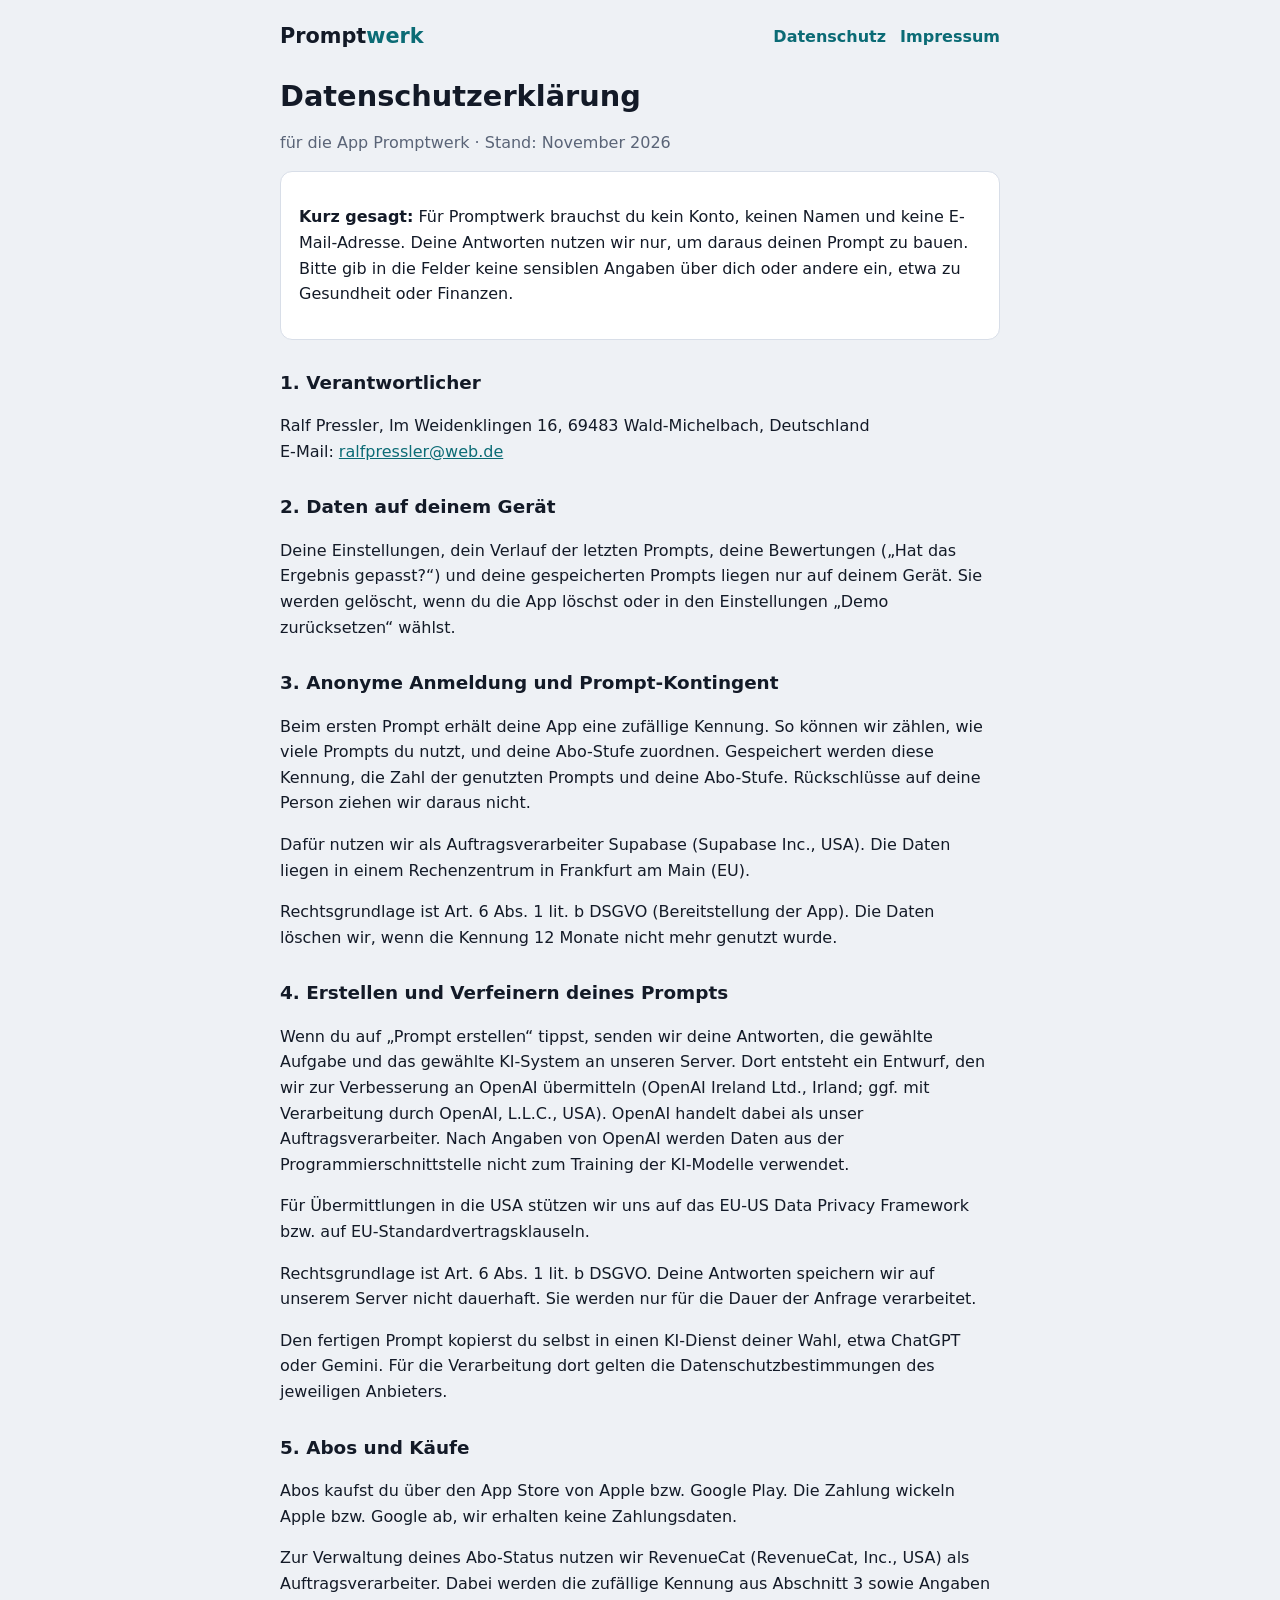
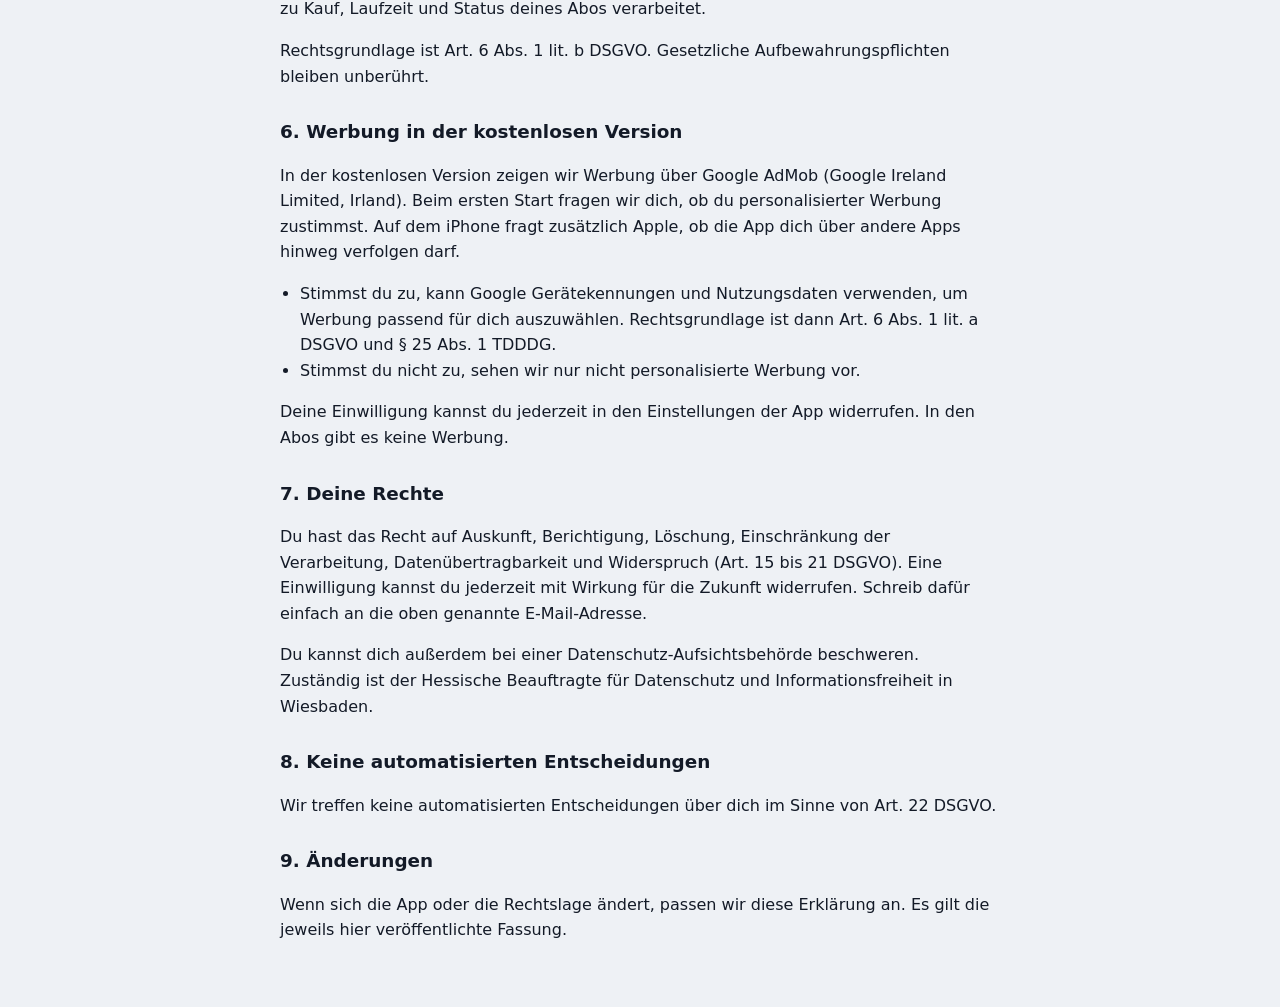
==== datenschutz.html @ bfaf6f0e "Webseite: Hilfe, Datenschutz, Impressum Co-Authored-By: Claude Opus 5.5 <noreply@anthropic.com> Clau" ====
<!doctype html>
<html lang="de"><head><meta charset="utf-8"><meta name="viewport" content="width=device-width,initial-scale=1,viewport-fit=cover">
<title>Datenschutz – Promptwerk</title><link rel="stylesheet" href="style.css"></head>
<body>
<header><a class="logo" href="index.html">Prompt<span>werk</span></a><nav><a href="datenschutz.html">Datenschutz</a><a href="impressum.html">Impressum</a></nav></header>
<main>
<!-- Entwurf, wird aus dem App-Repository (Ordner website/) gepflegt. -->
<h1>Datenschutzerklärung</h1>
<p class="muted">für die App Promptwerk · Stand: November 2026</p>

<div class="card">
<p><strong>Kurz gesagt:</strong> Für Promptwerk brauchst du kein Konto, keinen Namen und keine E-Mail-Adresse. Deine Antworten nutzen wir nur, um daraus deinen Prompt zu bauen. Bitte gib in die Felder keine sensiblen Angaben über dich oder andere ein, etwa zu Gesundheit oder Finanzen.</p>
</div>

<h2>1. Verantwortlicher</h2>
<p>Ralf Pressler, Im Weidenklingen 16, 69483 Wald-Michelbach, Deutschland<br>E-Mail: <a href="mailto:ralfpressler@web.de">ralfpressler@web.de</a></p>

<h2>2. Daten auf deinem Gerät</h2>
<p>Deine Einstellungen, dein Verlauf der letzten Prompts, deine Bewertungen („Hat das Ergebnis gepasst?“) und deine gespeicherten Prompts liegen nur auf deinem Gerät. Sie werden gelöscht, wenn du die App löschst oder in den Einstellungen „Demo zurücksetzen“ wählst.</p>

<h2>3. Anonyme Anmeldung und Prompt-Kontingent</h2>
<p>Beim ersten Prompt erhält deine App eine zufällige Kennung. So können wir zählen, wie viele Prompts du nutzt, und deine Abo-Stufe zuordnen. Gespeichert werden diese Kennung, die Zahl der genutzten Prompts und deine Abo-Stufe. Rückschlüsse auf deine Person ziehen wir daraus nicht.</p>
<p>Dafür nutzen wir als Auftragsverarbeiter Supabase (Supabase Inc., USA). Die Daten liegen in einem Rechenzentrum in Frankfurt am Main (EU).</p>
<p>Rechtsgrundlage ist Art. 6 Abs. 1 lit. b DSGVO (Bereitstellung der App). Die Daten löschen wir, wenn die Kennung 12 Monate nicht mehr genutzt wurde.</p>

<h2>4. Erstellen und Verfeinern deines Prompts</h2>
<p>Wenn du auf „Prompt erstellen“ tippst, senden wir deine Antworten, die gewählte Aufgabe und das gewählte KI-System an unseren Server. Dort entsteht ein Entwurf, den wir zur Verbesserung an OpenAI übermitteln (OpenAI Ireland Ltd., Irland; ggf. mit Verarbeitung durch OpenAI, L.L.C., USA). OpenAI handelt dabei als unser Auftragsverarbeiter. Nach Angaben von OpenAI werden Daten aus der Programmierschnittstelle nicht zum Training der KI-Modelle verwendet.</p>
<p>Für Übermittlungen in die USA stützen wir uns auf das EU-US Data Privacy Framework bzw. auf EU-Standardvertragsklauseln.</p>
<p>Rechtsgrundlage ist Art. 6 Abs. 1 lit. b DSGVO. Deine Antworten speichern wir auf unserem Server nicht dauerhaft. Sie werden nur für die Dauer der Anfrage verarbeitet.</p>
<p>Den fertigen Prompt kopierst du selbst in einen KI-Dienst deiner Wahl, etwa ChatGPT oder Gemini. Für die Verarbeitung dort gelten die Datenschutzbestimmungen des jeweiligen Anbieters.</p>

<h2>5. Abos und Käufe</h2>
<p>Abos kaufst du über den App Store von Apple bzw. Google Play. Die Zahlung wickeln Apple bzw. Google ab, wir erhalten keine Zahlungsdaten.</p>
<p>Zur Verwaltung deines Abo-Status nutzen wir RevenueCat (RevenueCat, Inc., USA) als Auftragsverarbeiter. Dabei werden die zufällige Kennung aus Abschnitt 3 sowie Angaben zu Kauf, Laufzeit und Status deines Abos verarbeitet.</p>
<p>Rechtsgrundlage ist Art. 6 Abs. 1 lit. b DSGVO. Gesetzliche Aufbewahrungspflichten bleiben unberührt.</p>

<h2>6. Werbung in der kostenlosen Version</h2>
<p>In der kostenlosen Version zeigen wir Werbung über Google AdMob (Google Ireland Limited, Irland). Beim ersten Start fragen wir dich, ob du personalisierter Werbung zustimmst. Auf dem iPhone fragt zusätzlich Apple, ob die App dich über andere Apps hinweg verfolgen darf.</p>
<ul>
<li>Stimmst du zu, kann Google Gerätekennungen und Nutzungsdaten verwenden, um Werbung passend für dich auszuwählen. Rechtsgrundlage ist dann Art. 6 Abs. 1 lit. a DSGVO und § 25 Abs. 1 TDDDG.</li>
<li>Stimmst du nicht zu, sehen wir nur nicht personalisierte Werbung vor.</li>
</ul>
<p>Deine Einwilligung kannst du jederzeit in den Einstellungen der App widerrufen. In den Abos gibt es keine Werbung.</p>

<h2>7. Deine Rechte</h2>
<p>Du hast das Recht auf Auskunft, Berichtigung, Löschung, Einschränkung der Verarbeitung, Datenübertragbarkeit und Widerspruch (Art. 15 bis 21 DSGVO). Eine Einwilligung kannst du jederzeit mit Wirkung für die Zukunft widerrufen. Schreib dafür einfach an die oben genannte E-Mail-Adresse.</p>
<p>Du kannst dich außerdem bei einer Datenschutz-Aufsichtsbehörde beschweren. Zuständig ist der Hessische Beauftragte für Datenschutz und Informationsfreiheit in Wiesbaden.</p>

<h2>8. Keine automatisierten Entscheidungen</h2>
<p>Wir treffen keine automatisierten Entscheidungen über dich im Sinne von Art. 22 DSGVO.</p>

<h2>9. Änderungen</h2>
<p>Wenn sich die App oder die Rechtslage ändert, passen wir diese Erklärung an. Es gilt die jeweils hier veröffentlichte Fassung.</p>
</main>
</body></html>
---- style.css ----
:root{--bg:#EEF1F5;--surface:#FFFFFF;--ink:#131A27;--muted:#5A6477;--line:#D8DEE8;--accent:#0B6B75;color-scheme:light}
@media (prefers-color-scheme:dark){:root{--bg:#0D121B;--surface:#151C28;--ink:#E6EBF3;--muted:#98A3B7;--line:#263043;--accent:#4DBCC5;color-scheme:dark}}
*{box-sizing:border-box}
body{margin:0;background:var(--bg);color:var(--ink);font:16px/1.6 -apple-system,"Segoe UI",system-ui,sans-serif;padding:0 max(16px,env(safe-area-inset-left)) 48px max(16px,env(safe-area-inset-right))}
main{max-width:720px;margin:0 auto}
header{max-width:720px;margin:0 auto;padding:20px 0 8px;display:flex;justify-content:space-between;align-items:center;gap:12px;flex-wrap:wrap}
.logo{font-weight:800;font-size:1.3rem;color:var(--ink);text-decoration:none}.logo span{color:var(--accent)}
nav a{color:var(--accent);margin-left:14px;text-decoration:none;font-weight:600}
h1{font-size:1.8rem;line-height:1.2;margin:18px 0 4px}
h2{font-size:1.15rem;margin:28px 0 6px}
.muted{color:var(--muted)}
.card{background:var(--surface);border:1px solid var(--line);border-radius:12px;padding:16px 18px;margin:14px 0}
a{color:var(--accent)}
ul{padding-left:20px}
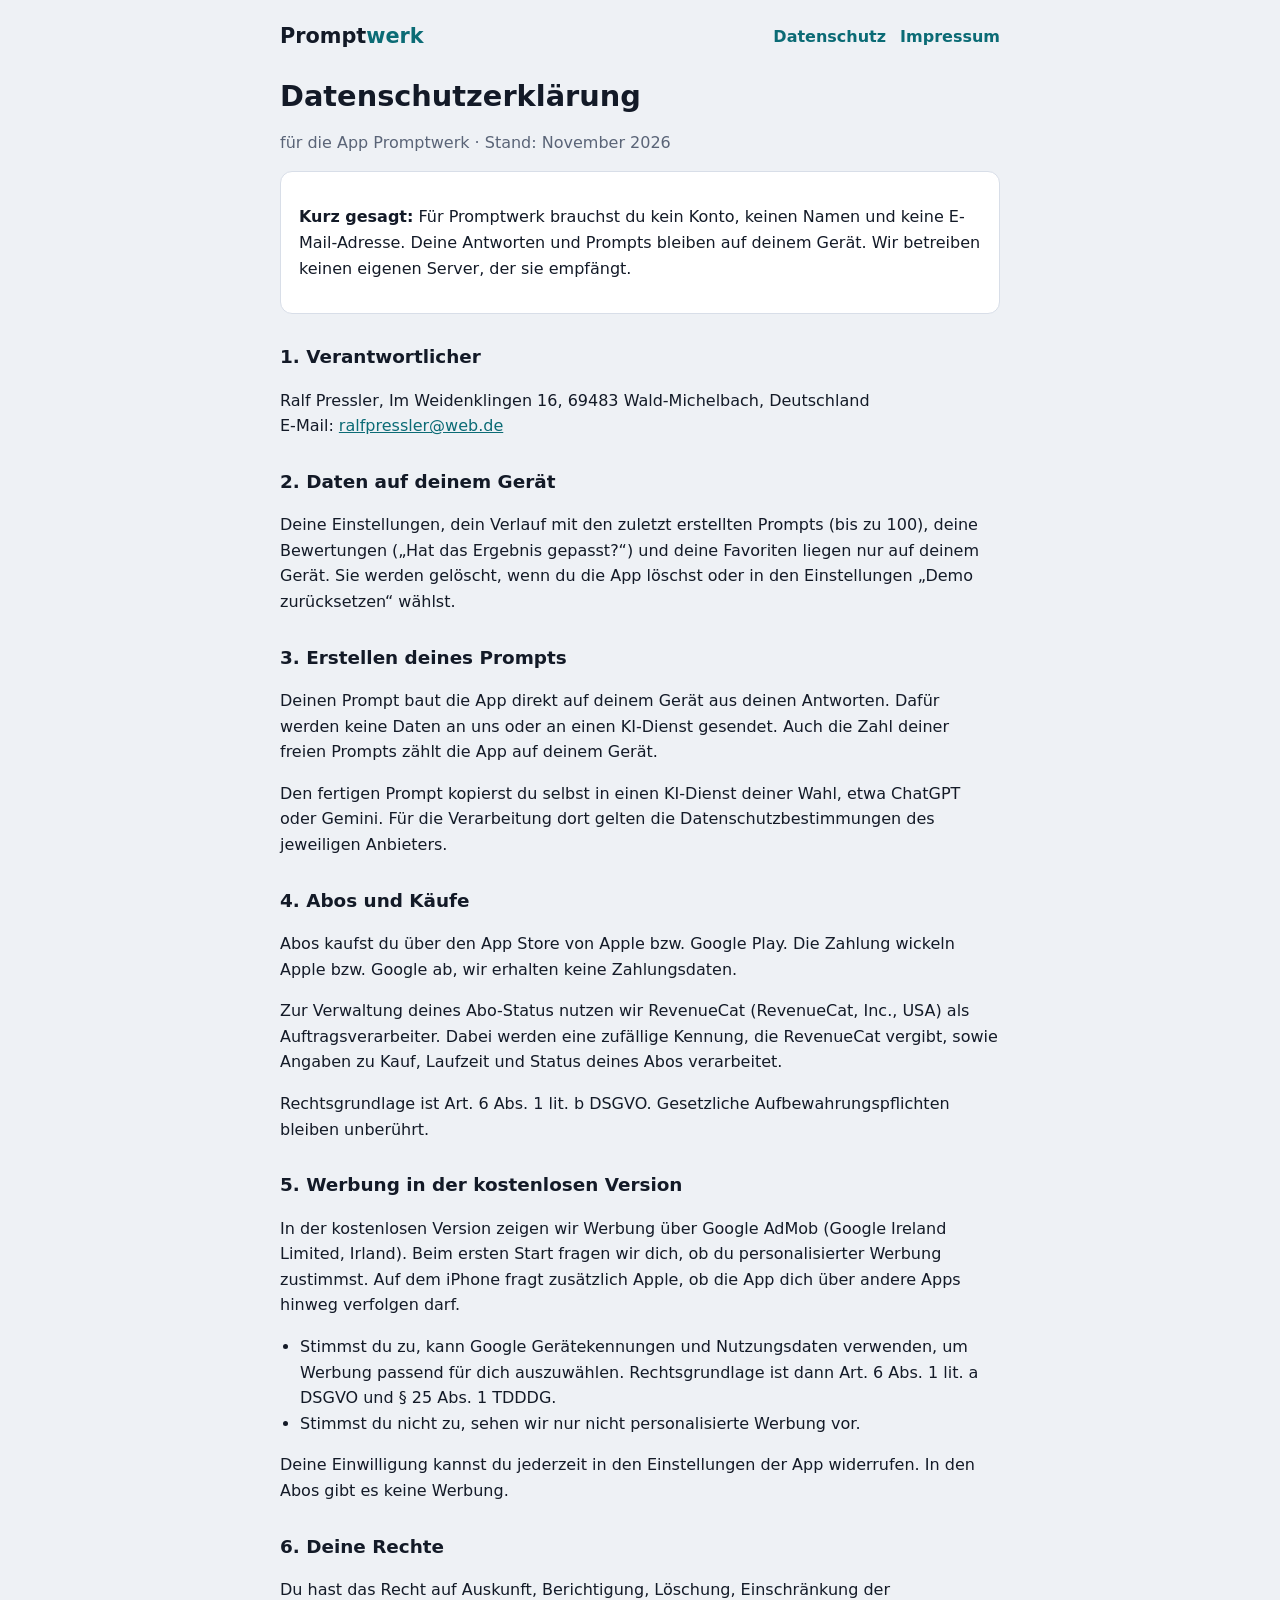
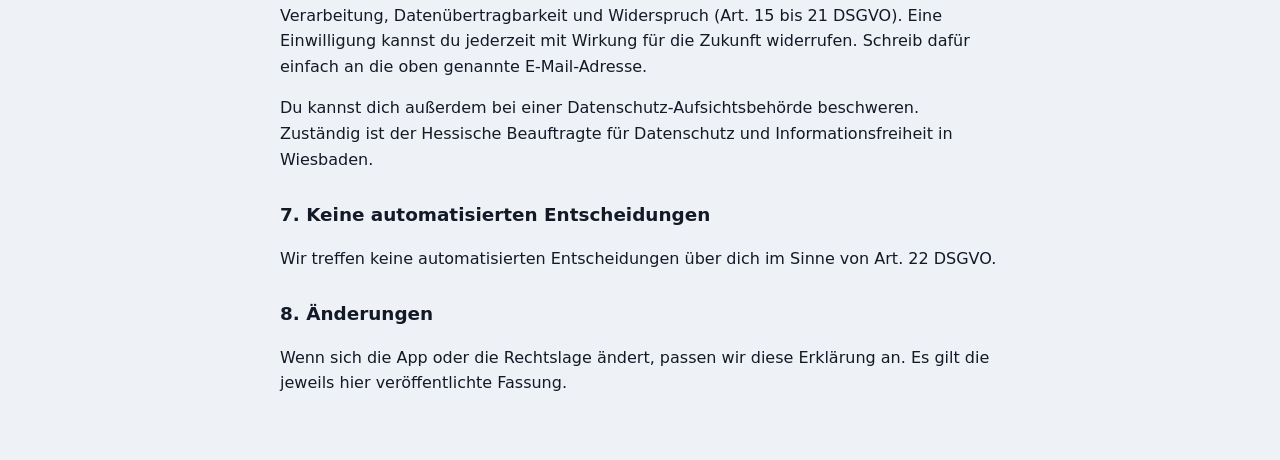
==== commit 12490065: "Datenschutz: ohne Server und ohne KI-Dienst Co-Authored-By: Claude Opus 5.5 <noreply@anthropic.com> " ====
--- a/datenschutz.html
+++ b/datenschutz.html
@@ -9,32 +9,25 @@
 <p class="muted">für die App Promptwerk · Stand: November 2026</p>
 
 <div class="card">
-<p><strong>Kurz gesagt:</strong> Für Promptwerk brauchst du kein Konto, keinen Namen und keine E-Mail-Adresse. Deine Antworten nutzen wir nur, um daraus deinen Prompt zu bauen. Bitte gib in die Felder keine sensiblen Angaben über dich oder andere ein, etwa zu Gesundheit oder Finanzen.</p>
+<p><strong>Kurz gesagt:</strong> Für Promptwerk brauchst du kein Konto, keinen Namen und keine E-Mail-Adresse. Deine Antworten und Prompts bleiben auf deinem Gerät. Wir betreiben keinen eigenen Server, der sie empfängt.</p>
 </div>
 
 <h2>1. Verantwortlicher</h2>
 <p>Ralf Pressler, Im Weidenklingen 16, 69483 Wald-Michelbach, Deutschland<br>E-Mail: <a href="mailto:ralfpressler@web.de">ralfpressler@web.de</a></p>
 
 <h2>2. Daten auf deinem Gerät</h2>
-<p>Deine Einstellungen, dein Verlauf der letzten Prompts, deine Bewertungen („Hat das Ergebnis gepasst?“) und deine gespeicherten Prompts liegen nur auf deinem Gerät. Sie werden gelöscht, wenn du die App löschst oder in den Einstellungen „Demo zurücksetzen“ wählst.</p>
+<p>Deine Einstellungen, dein Verlauf mit den zuletzt erstellten Prompts (bis zu 100), deine Bewertungen („Hat das Ergebnis gepasst?“) und deine Favoriten liegen nur auf deinem Gerät. Sie werden gelöscht, wenn du die App löschst oder in den Einstellungen „Demo zurücksetzen“ wählst.</p>
 
-<h2>3. Anonyme Anmeldung und Prompt-Kontingent</h2>
-<p>Beim ersten Prompt erhält deine App eine zufällige Kennung. So können wir zählen, wie viele Prompts du nutzt, und deine Abo-Stufe zuordnen. Gespeichert werden diese Kennung, die Zahl der genutzten Prompts und deine Abo-Stufe. Rückschlüsse auf deine Person ziehen wir daraus nicht.</p>
-<p>Dafür nutzen wir als Auftragsverarbeiter Supabase (Supabase Inc., USA). Die Daten liegen in einem Rechenzentrum in Frankfurt am Main (EU).</p>
-<p>Rechtsgrundlage ist Art. 6 Abs. 1 lit. b DSGVO (Bereitstellung der App). Die Daten löschen wir, wenn die Kennung 12 Monate nicht mehr genutzt wurde.</p>
-
-<h2>4. Erstellen und Verfeinern deines Prompts</h2>
-<p>Wenn du auf „Prompt erstellen“ tippst, senden wir deine Antworten, die gewählte Aufgabe und das gewählte KI-System an unseren Server. Dort entsteht ein Entwurf, den wir zur Verbesserung an OpenAI übermitteln (OpenAI Ireland Ltd., Irland; ggf. mit Verarbeitung durch OpenAI, L.L.C., USA). OpenAI handelt dabei als unser Auftragsverarbeiter. Nach Angaben von OpenAI werden Daten aus der Programmierschnittstelle nicht zum Training der KI-Modelle verwendet.</p>
-<p>Für Übermittlungen in die USA stützen wir uns auf das EU-US Data Privacy Framework bzw. auf EU-Standardvertragsklauseln.</p>
-<p>Rechtsgrundlage ist Art. 6 Abs. 1 lit. b DSGVO. Deine Antworten speichern wir auf unserem Server nicht dauerhaft. Sie werden nur für die Dauer der Anfrage verarbeitet.</p>
+<h2>3. Erstellen deines Prompts</h2>
+<p>Deinen Prompt baut die App direkt auf deinem Gerät aus deinen Antworten. Dafür werden keine Daten an uns oder an einen KI-Dienst gesendet. Auch die Zahl deiner freien Prompts zählt die App auf deinem Gerät.</p>
 <p>Den fertigen Prompt kopierst du selbst in einen KI-Dienst deiner Wahl, etwa ChatGPT oder Gemini. Für die Verarbeitung dort gelten die Datenschutzbestimmungen des jeweiligen Anbieters.</p>
 
-<h2>5. Abos und Käufe</h2>
+<h2>4. Abos und Käufe</h2>
 <p>Abos kaufst du über den App Store von Apple bzw. Google Play. Die Zahlung wickeln Apple bzw. Google ab, wir erhalten keine Zahlungsdaten.</p>
-<p>Zur Verwaltung deines Abo-Status nutzen wir RevenueCat (RevenueCat, Inc., USA) als Auftragsverarbeiter. Dabei werden die zufällige Kennung aus Abschnitt 3 sowie Angaben zu Kauf, Laufzeit und Status deines Abos verarbeitet.</p>
+<p>Zur Verwaltung deines Abo-Status nutzen wir RevenueCat (RevenueCat, Inc., USA) als Auftragsverarbeiter. Dabei werden eine zufällige Kennung, die RevenueCat vergibt, sowie Angaben zu Kauf, Laufzeit und Status deines Abos verarbeitet.</p>
 <p>Rechtsgrundlage ist Art. 6 Abs. 1 lit. b DSGVO. Gesetzliche Aufbewahrungspflichten bleiben unberührt.</p>
 
-<h2>6. Werbung in der kostenlosen Version</h2>
+<h2>5. Werbung in der kostenlosen Version</h2>
 <p>In der kostenlosen Version zeigen wir Werbung über Google AdMob (Google Ireland Limited, Irland). Beim ersten Start fragen wir dich, ob du personalisierter Werbung zustimmst. Auf dem iPhone fragt zusätzlich Apple, ob die App dich über andere Apps hinweg verfolgen darf.</p>
 <ul>
 <li>Stimmst du zu, kann Google Gerätekennungen und Nutzungsdaten verwenden, um Werbung passend für dich auszuwählen. Rechtsgrundlage ist dann Art. 6 Abs. 1 lit. a DSGVO und § 25 Abs. 1 TDDDG.</li>
@@ -42,14 +35,14 @@
 </ul>
 <p>Deine Einwilligung kannst du jederzeit in den Einstellungen der App widerrufen. In den Abos gibt es keine Werbung.</p>
 
-<h2>7. Deine Rechte</h2>
+<h2>6. Deine Rechte</h2>
 <p>Du hast das Recht auf Auskunft, Berichtigung, Löschung, Einschränkung der Verarbeitung, Datenübertragbarkeit und Widerspruch (Art. 15 bis 21 DSGVO). Eine Einwilligung kannst du jederzeit mit Wirkung für die Zukunft widerrufen. Schreib dafür einfach an die oben genannte E-Mail-Adresse.</p>
 <p>Du kannst dich außerdem bei einer Datenschutz-Aufsichtsbehörde beschweren. Zuständig ist der Hessische Beauftragte für Datenschutz und Informationsfreiheit in Wiesbaden.</p>
 
-<h2>8. Keine automatisierten Entscheidungen</h2>
+<h2>7. Keine automatisierten Entscheidungen</h2>
 <p>Wir treffen keine automatisierten Entscheidungen über dich im Sinne von Art. 22 DSGVO.</p>
 
-<h2>9. Änderungen</h2>
+<h2>8. Änderungen</h2>
 <p>Wenn sich die App oder die Rechtslage ändert, passen wir diese Erklärung an. Es gilt die jeweils hier veröffentlichte Fassung.</p>
 </main>
 </body></html>
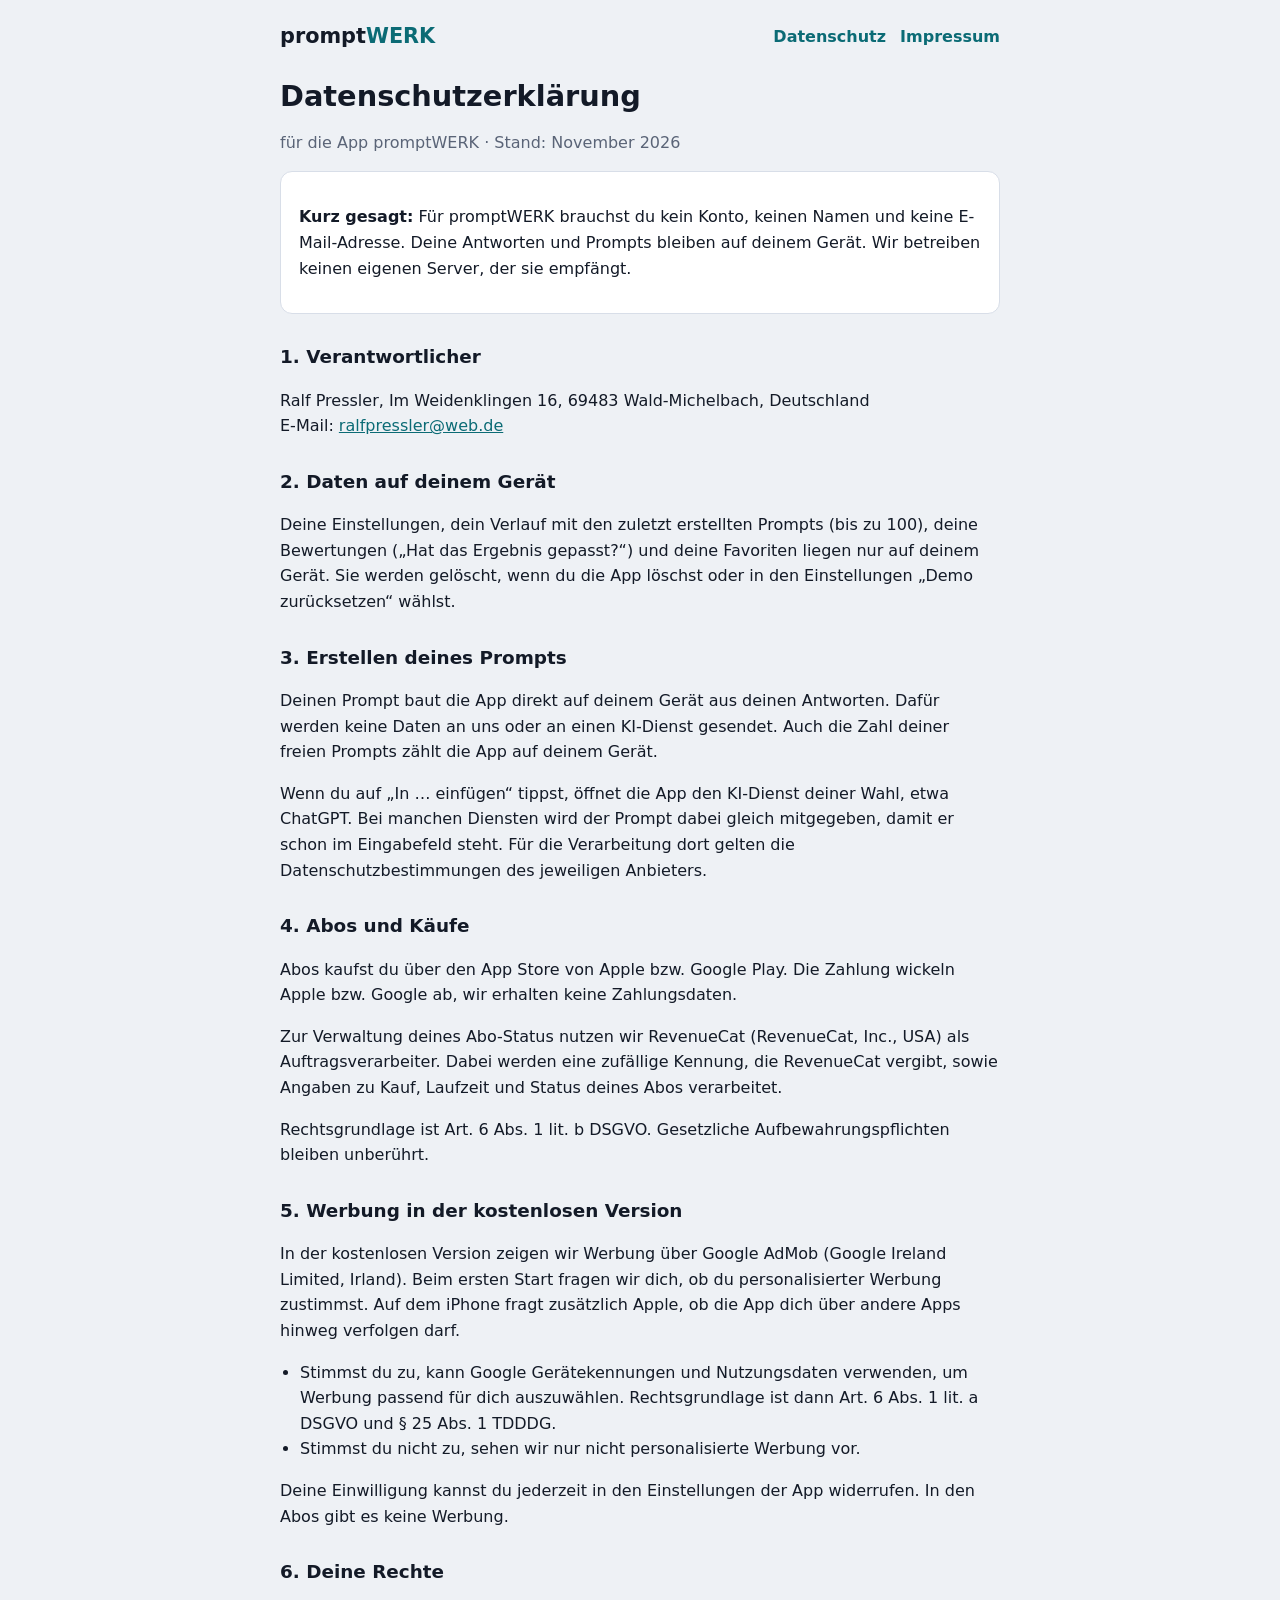
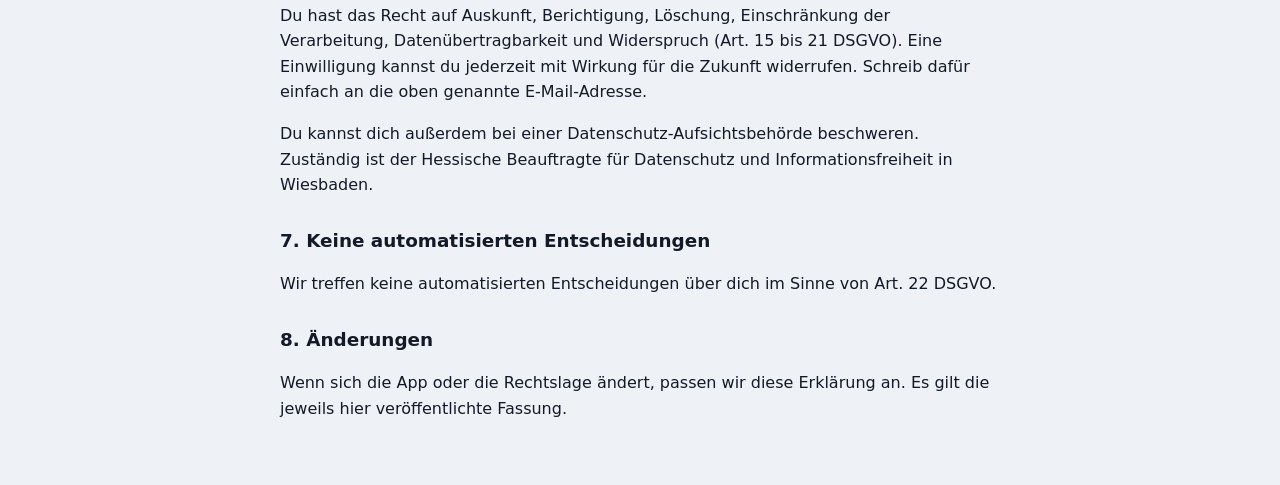
==== commit 64c6a3fd: "Schreibweise promptWERK, Datenschutz: Prompt wird beim Öffnen der KI mitgegeben Co-Authored-By: Clau" ====
--- a/datenschutz.html
+++ b/datenschutz.html
@@ -1,15 +1,15 @@
 <!doctype html>
 <html lang="de"><head><meta charset="utf-8"><meta name="viewport" content="width=device-width,initial-scale=1,viewport-fit=cover">
-<title>Datenschutz – Promptwerk</title><link rel="stylesheet" href="style.css"></head>
+<title>Datenschutz – promptWERK</title><link rel="stylesheet" href="style.css"></head>
 <body>
-<header><a class="logo" href="index.html">Prompt<span>werk</span></a><nav><a href="datenschutz.html">Datenschutz</a><a href="impressum.html">Impressum</a></nav></header>
+<header><a class="logo" href="index.html">prompt<span>WERK</span></a><nav><a href="datenschutz.html">Datenschutz</a><a href="impressum.html">Impressum</a></nav></header>
 <main>
 <!-- Entwurf, wird aus dem App-Repository (Ordner website/) gepflegt. -->
 <h1>Datenschutzerklärung</h1>
-<p class="muted">für die App Promptwerk · Stand: November 2026</p>
+<p class="muted">für die App promptWERK · Stand: November 2026</p>
 
 <div class="card">
-<p><strong>Kurz gesagt:</strong> Für Promptwerk brauchst du kein Konto, keinen Namen und keine E-Mail-Adresse. Deine Antworten und Prompts bleiben auf deinem Gerät. Wir betreiben keinen eigenen Server, der sie empfängt.</p>
+<p><strong>Kurz gesagt:</strong> Für promptWERK brauchst du kein Konto, keinen Namen und keine E-Mail-Adresse. Deine Antworten und Prompts bleiben auf deinem Gerät. Wir betreiben keinen eigenen Server, der sie empfängt.</p>
 </div>
 
 <h2>1. Verantwortlicher</h2>
@@ -20,7 +20,7 @@
 
 <h2>3. Erstellen deines Prompts</h2>
 <p>Deinen Prompt baut die App direkt auf deinem Gerät aus deinen Antworten. Dafür werden keine Daten an uns oder an einen KI-Dienst gesendet. Auch die Zahl deiner freien Prompts zählt die App auf deinem Gerät.</p>
-<p>Den fertigen Prompt kopierst du selbst in einen KI-Dienst deiner Wahl, etwa ChatGPT oder Gemini. Für die Verarbeitung dort gelten die Datenschutzbestimmungen des jeweiligen Anbieters.</p>
+<p>Wenn du auf „In … einfügen“ tippst, öffnet die App den KI-Dienst deiner Wahl, etwa ChatGPT. Bei manchen Diensten wird der Prompt dabei gleich mitgegeben, damit er schon im Eingabefeld steht. Für die Verarbeitung dort gelten die Datenschutzbestimmungen des jeweiligen Anbieters.</p>
 
 <h2>4. Abos und Käufe</h2>
 <p>Abos kaufst du über den App Store von Apple bzw. Google Play. Die Zahlung wickeln Apple bzw. Google ab, wir erhalten keine Zahlungsdaten.</p>
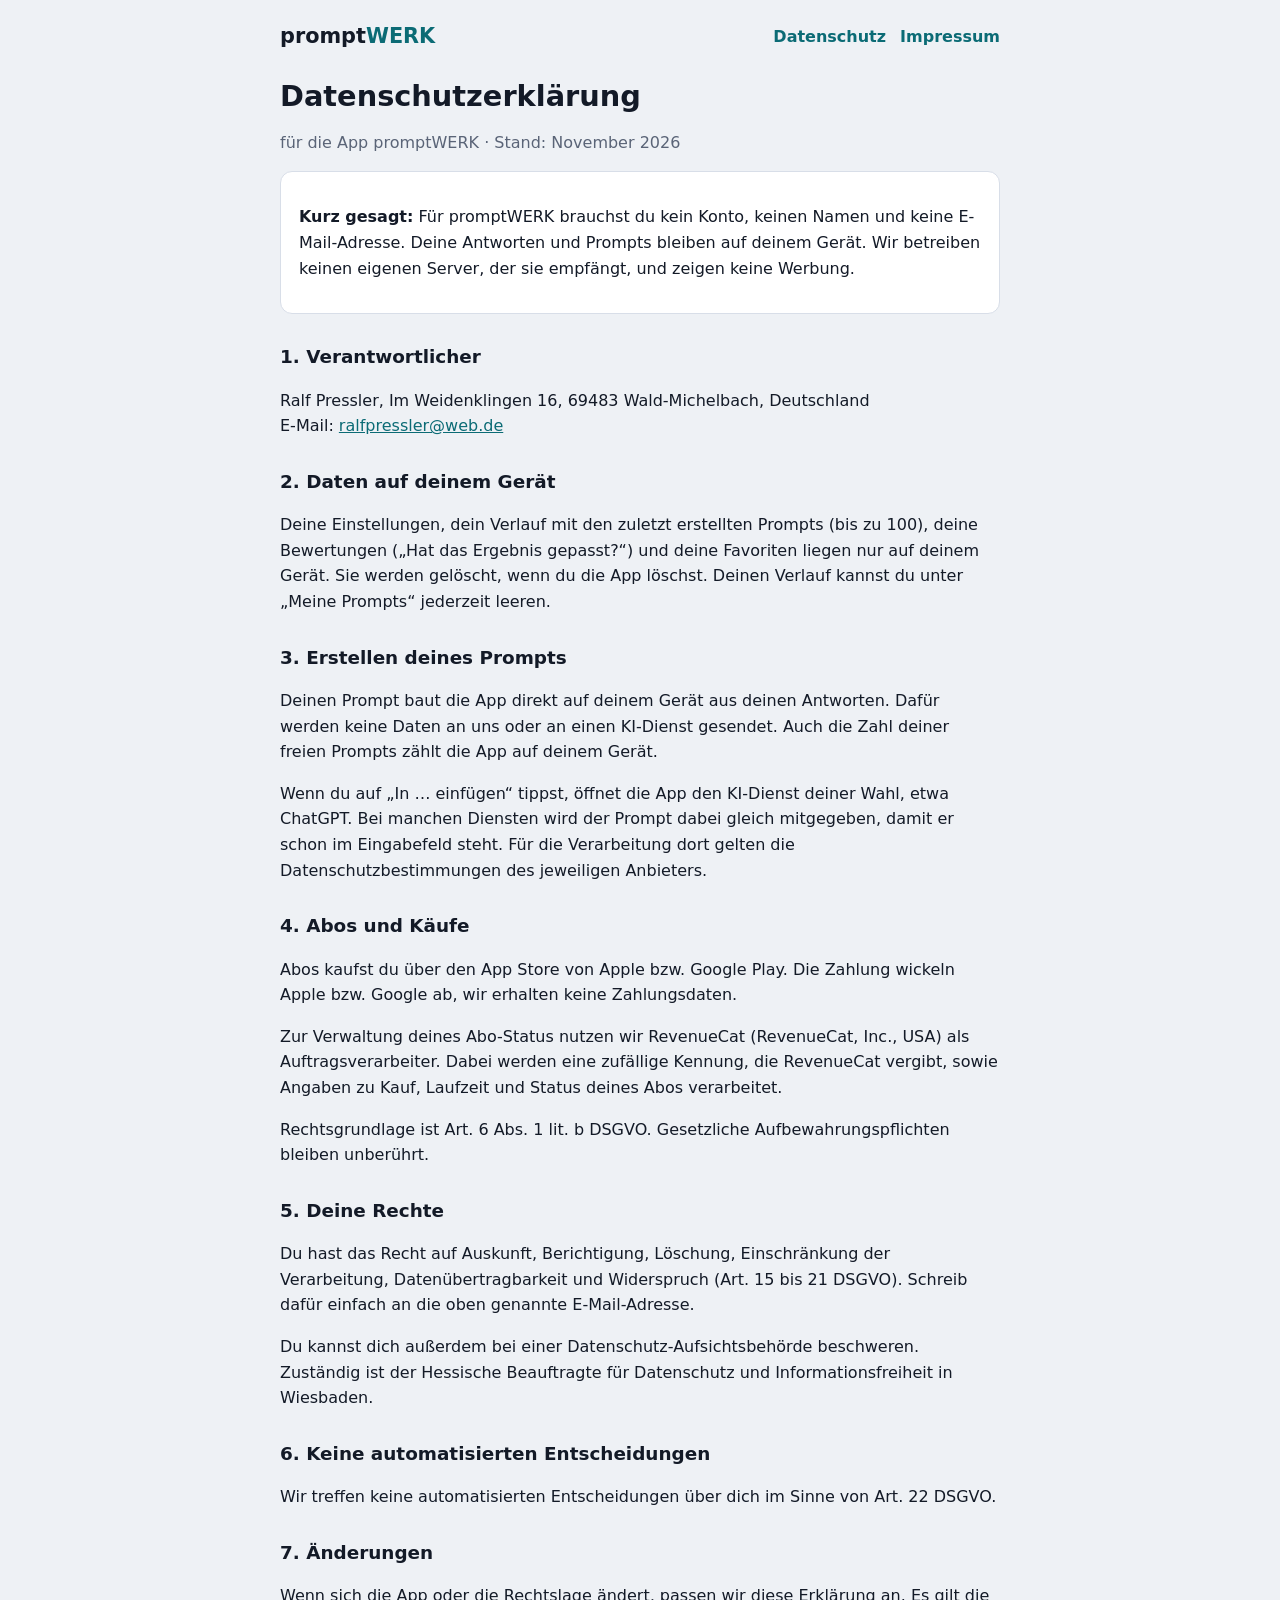
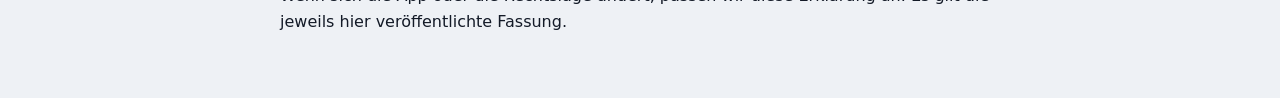
==== commit 5194efe5: "Datenschutz: ohne Werbung zum Start Co-Authored-By: Claude Opus 5.5 <noreply@anthropic.com> Claude-S" ====
--- a/datenschutz.html
+++ b/datenschutz.html
@@ -9,14 +9,14 @@
 <p class="muted">für die App promptWERK · Stand: November 2026</p>
 
 <div class="card">
-<p><strong>Kurz gesagt:</strong> Für promptWERK brauchst du kein Konto, keinen Namen und keine E-Mail-Adresse. Deine Antworten und Prompts bleiben auf deinem Gerät. Wir betreiben keinen eigenen Server, der sie empfängt.</p>
+<p><strong>Kurz gesagt:</strong> Für promptWERK brauchst du kein Konto, keinen Namen und keine E-Mail-Adresse. Deine Antworten und Prompts bleiben auf deinem Gerät. Wir betreiben keinen eigenen Server, der sie empfängt, und zeigen keine Werbung.</p>
 </div>
 
 <h2>1. Verantwortlicher</h2>
 <p>Ralf Pressler, Im Weidenklingen 16, 69483 Wald-Michelbach, Deutschland<br>E-Mail: <a href="mailto:ralfpressler@web.de">ralfpressler@web.de</a></p>
 
 <h2>2. Daten auf deinem Gerät</h2>
-<p>Deine Einstellungen, dein Verlauf mit den zuletzt erstellten Prompts (bis zu 100), deine Bewertungen („Hat das Ergebnis gepasst?“) und deine Favoriten liegen nur auf deinem Gerät. Sie werden gelöscht, wenn du die App löschst oder in den Einstellungen „Demo zurücksetzen“ wählst.</p>
+<p>Deine Einstellungen, dein Verlauf mit den zuletzt erstellten Prompts (bis zu 100), deine Bewertungen („Hat das Ergebnis gepasst?“) und deine Favoriten liegen nur auf deinem Gerät. Sie werden gelöscht, wenn du die App löschst. Deinen Verlauf kannst du unter „Meine Prompts“ jederzeit leeren.</p>
 
 <h2>3. Erstellen deines Prompts</h2>
 <p>Deinen Prompt baut die App direkt auf deinem Gerät aus deinen Antworten. Dafür werden keine Daten an uns oder an einen KI-Dienst gesendet. Auch die Zahl deiner freien Prompts zählt die App auf deinem Gerät.</p>
@@ -27,22 +27,14 @@
 <p>Zur Verwaltung deines Abo-Status nutzen wir RevenueCat (RevenueCat, Inc., USA) als Auftragsverarbeiter. Dabei werden eine zufällige Kennung, die RevenueCat vergibt, sowie Angaben zu Kauf, Laufzeit und Status deines Abos verarbeitet.</p>
 <p>Rechtsgrundlage ist Art. 6 Abs. 1 lit. b DSGVO. Gesetzliche Aufbewahrungspflichten bleiben unberührt.</p>
 
-<h2>5. Werbung in der kostenlosen Version</h2>
-<p>In der kostenlosen Version zeigen wir Werbung über Google AdMob (Google Ireland Limited, Irland). Beim ersten Start fragen wir dich, ob du personalisierter Werbung zustimmst. Auf dem iPhone fragt zusätzlich Apple, ob die App dich über andere Apps hinweg verfolgen darf.</p>
-<ul>
-<li>Stimmst du zu, kann Google Gerätekennungen und Nutzungsdaten verwenden, um Werbung passend für dich auszuwählen. Rechtsgrundlage ist dann Art. 6 Abs. 1 lit. a DSGVO und § 25 Abs. 1 TDDDG.</li>
-<li>Stimmst du nicht zu, sehen wir nur nicht personalisierte Werbung vor.</li>
-</ul>
-<p>Deine Einwilligung kannst du jederzeit in den Einstellungen der App widerrufen. In den Abos gibt es keine Werbung.</p>
-
-<h2>6. Deine Rechte</h2>
-<p>Du hast das Recht auf Auskunft, Berichtigung, Löschung, Einschränkung der Verarbeitung, Datenübertragbarkeit und Widerspruch (Art. 15 bis 21 DSGVO). Eine Einwilligung kannst du jederzeit mit Wirkung für die Zukunft widerrufen. Schreib dafür einfach an die oben genannte E-Mail-Adresse.</p>
+<h2>5. Deine Rechte</h2>
+<p>Du hast das Recht auf Auskunft, Berichtigung, Löschung, Einschränkung der Verarbeitung, Datenübertragbarkeit und Widerspruch (Art. 15 bis 21 DSGVO). Schreib dafür einfach an die oben genannte E-Mail-Adresse.</p>
 <p>Du kannst dich außerdem bei einer Datenschutz-Aufsichtsbehörde beschweren. Zuständig ist der Hessische Beauftragte für Datenschutz und Informationsfreiheit in Wiesbaden.</p>
 
-<h2>7. Keine automatisierten Entscheidungen</h2>
+<h2>6. Keine automatisierten Entscheidungen</h2>
 <p>Wir treffen keine automatisierten Entscheidungen über dich im Sinne von Art. 22 DSGVO.</p>
 
-<h2>8. Änderungen</h2>
+<h2>7. Änderungen</h2>
 <p>Wenn sich die App oder die Rechtslage ändert, passen wir diese Erklärung an. Es gilt die jeweils hier veröffentlichte Fassung.</p>
 </main>
 </body></html>
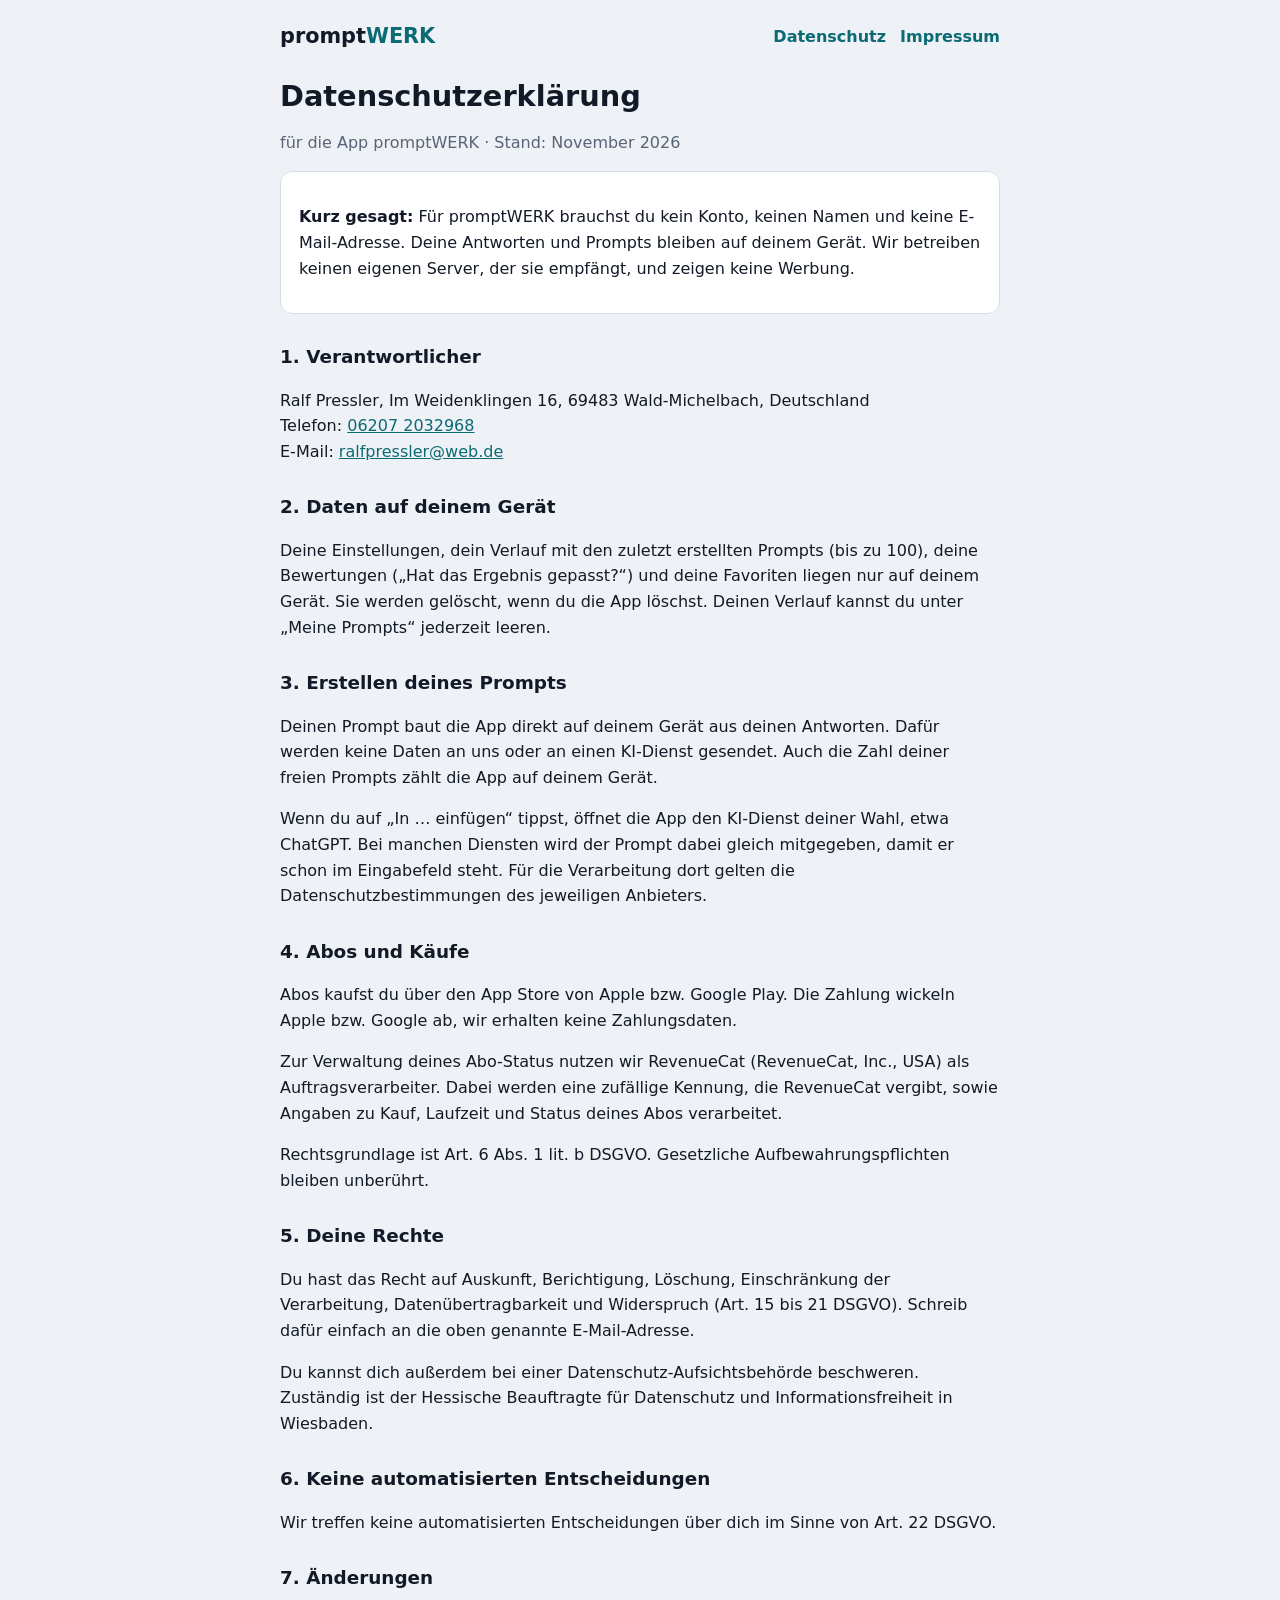
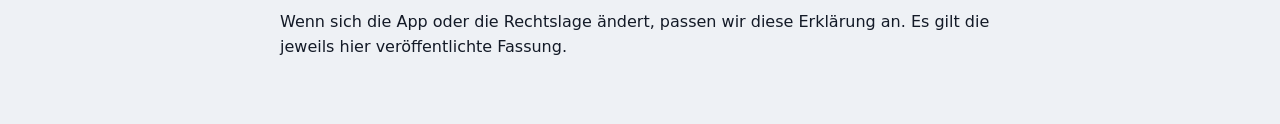
==== commit 12b58fdf: "Impressum und Datenschutz: Telefonnummer ergänzt Co-Authored-By: Claude Opus 5.5 <noreply@anthropic." ====
--- a/datenschutz.html
+++ b/datenschutz.html
@@ -13,7 +13,7 @@
 </div>
 
 <h2>1. Verantwortlicher</h2>
-<p>Ralf Pressler, Im Weidenklingen 16, 69483 Wald-Michelbach, Deutschland<br>E-Mail: <a href="mailto:ralfpressler@web.de">ralfpressler@web.de</a></p>
+<p>Ralf Pressler, Im Weidenklingen 16, 69483 Wald-Michelbach, Deutschland<br>Telefon: <a href="tel:+4962072032968">06207 2032968</a><br>E-Mail: <a href="mailto:ralfpressler@web.de">ralfpressler@web.de</a></p>
 
 <h2>2. Daten auf deinem Gerät</h2>
 <p>Deine Einstellungen, dein Verlauf mit den zuletzt erstellten Prompts (bis zu 100), deine Bewertungen („Hat das Ergebnis gepasst?“) und deine Favoriten liegen nur auf deinem Gerät. Sie werden gelöscht, wenn du die App löschst. Deinen Verlauf kannst du unter „Meine Prompts“ jederzeit leeren.</p>
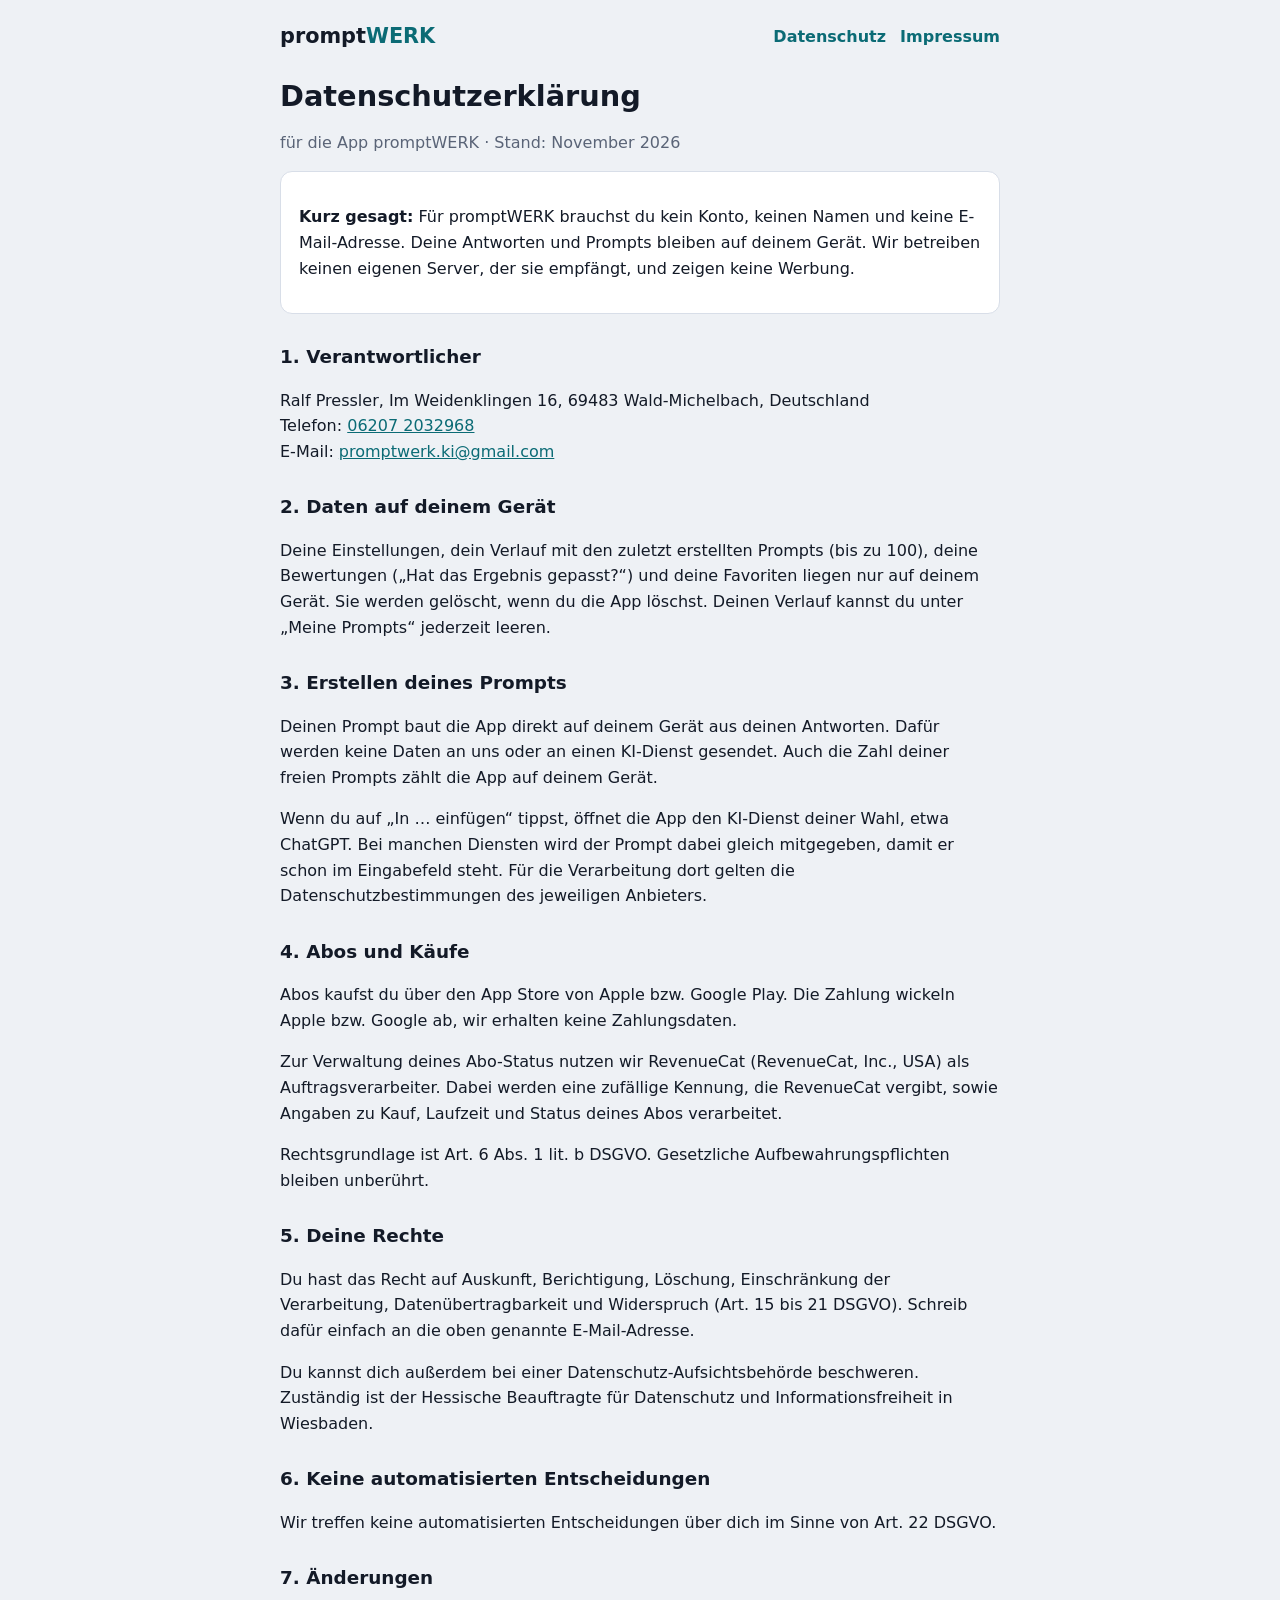
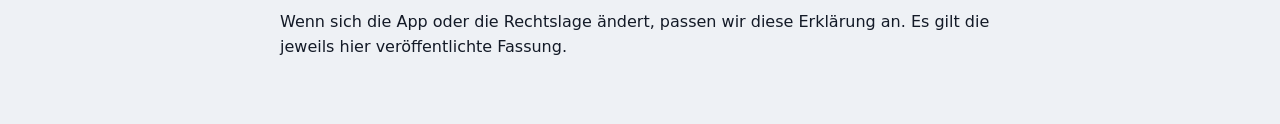
==== commit 759ba79a: "Kontakt-E-Mail: promptwerk.ki@gmail.com Co-Authored-By: Claude Opus 5.5 <noreply@anthropic.com> Clau" ====
--- a/datenschutz.html
+++ b/datenschutz.html
@@ -13,7 +13,7 @@
 </div>
 
 <h2>1. Verantwortlicher</h2>
-<p>Ralf Pressler, Im Weidenklingen 16, 69483 Wald-Michelbach, Deutschland<br>Telefon: <a href="tel:+4962072032968">06207 2032968</a><br>E-Mail: <a href="mailto:ralfpressler@web.de">ralfpressler@web.de</a></p>
+<p>Ralf Pressler, Im Weidenklingen 16, 69483 Wald-Michelbach, Deutschland<br>Telefon: <a href="tel:+4962072032968">06207 2032968</a><br>E-Mail: <a href="mailto:promptwerk.ki@gmail.com">promptwerk.ki@gmail.com</a></p>
 
 <h2>2. Daten auf deinem Gerät</h2>
 <p>Deine Einstellungen, dein Verlauf mit den zuletzt erstellten Prompts (bis zu 100), deine Bewertungen („Hat das Ergebnis gepasst?“) und deine Favoriten liegen nur auf deinem Gerät. Sie werden gelöscht, wenn du die App löschst. Deinen Verlauf kannst du unter „Meine Prompts“ jederzeit leeren.</p>
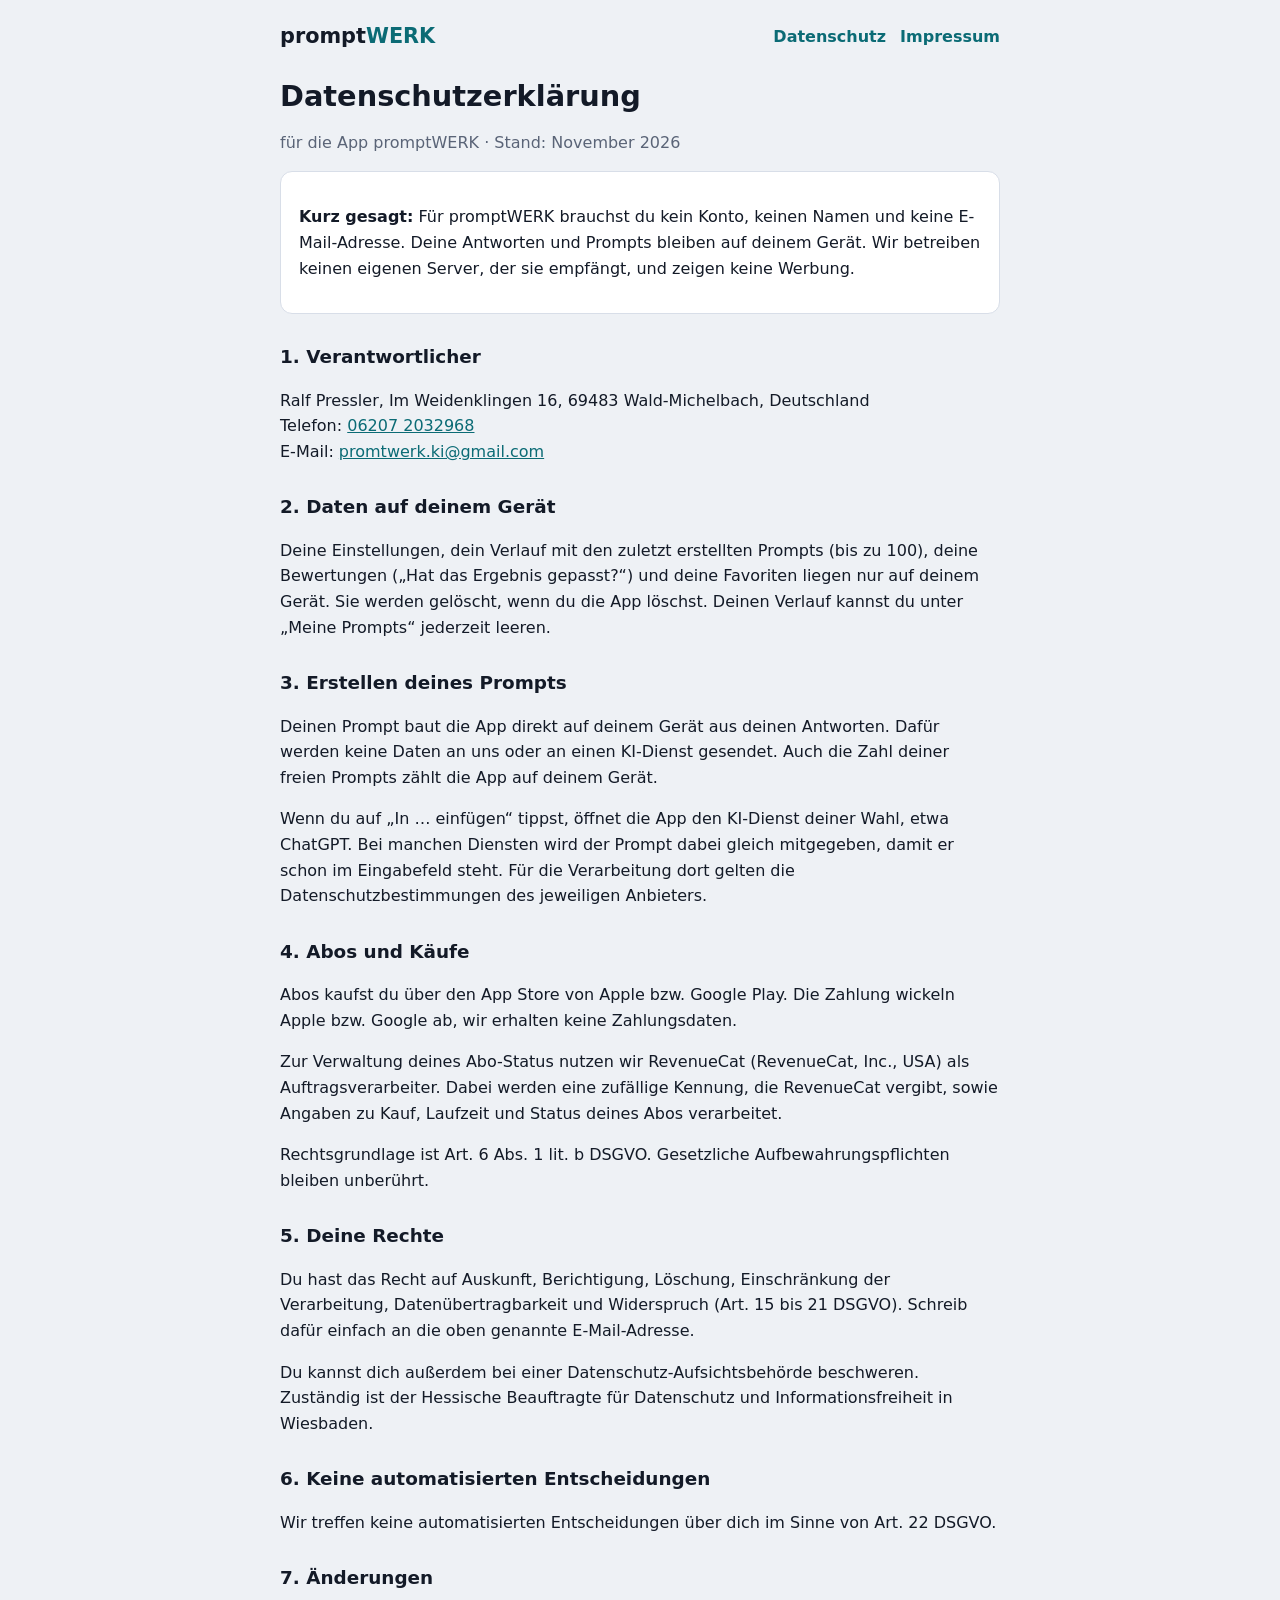
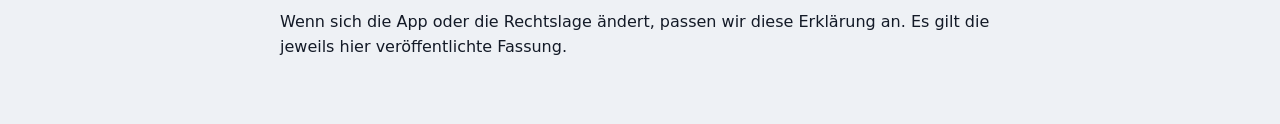
==== commit 25ec71c9: "Kontakt-E-Mail korrigiert: promtwerk.ki@gmail.com Co-Authored-By: Claude Opus 5.5 <noreply@anthropic" ====
--- a/datenschutz.html
+++ b/datenschutz.html
@@ -13,7 +13,7 @@
 </div>
 
 <h2>1. Verantwortlicher</h2>
-<p>Ralf Pressler, Im Weidenklingen 16, 69483 Wald-Michelbach, Deutschland<br>Telefon: <a href="tel:+4962072032968">06207 2032968</a><br>E-Mail: <a href="mailto:promptwerk.ki@gmail.com">promptwerk.ki@gmail.com</a></p>
+<p>Ralf Pressler, Im Weidenklingen 16, 69483 Wald-Michelbach, Deutschland<br>Telefon: <a href="tel:+4962072032968">06207 2032968</a><br>E-Mail: <a href="mailto:promtwerk.ki@gmail.com">promtwerk.ki@gmail.com</a></p>
 
 <h2>2. Daten auf deinem Gerät</h2>
 <p>Deine Einstellungen, dein Verlauf mit den zuletzt erstellten Prompts (bis zu 100), deine Bewertungen („Hat das Ergebnis gepasst?“) und deine Favoriten liegen nur auf deinem Gerät. Sie werden gelöscht, wenn du die App löschst. Deinen Verlauf kannst du unter „Meine Prompts“ jederzeit leeren.</p>
